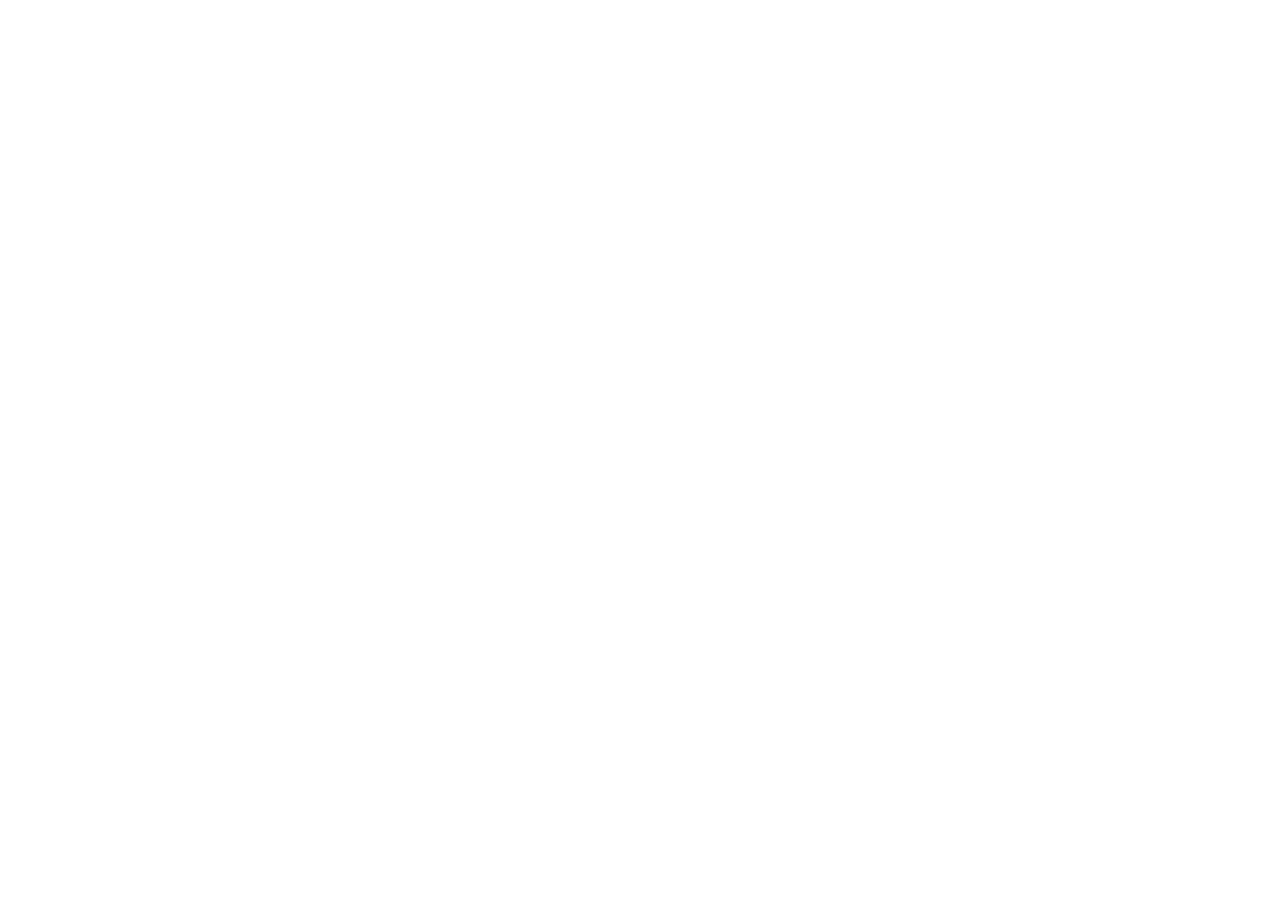
==== index.html @ d1c34b70 "Initial commit" ====
<!DOCTYPE html>
<html lang="en">
<head>
    <meta charset="UTF-8">
    <meta http-equiv="X-UA-Compatible" content="IE=edge">
    <meta name="viewport" content="width=device-width, initial-scale=1.0">
    <title>Project</title>

    <!-- STYLES -->
    <link rel="stylesheet" href="css/normalize.css">
    <link rel="stylesheet" href="css/style.css">
</head>
<body>

    <script src="js/main.js"></script>
</body>
</html>
---- css/style.css ----
/* BLOBAL */

html {
    box-sizing: border-box;
    height: 100%;
    scroll-behavior: smooth;
}

*,
*::before,
*::after {
    box-sizing: inherit;
}

body {
    display: flex;
    flex-direction: column;
    padding: 0;
    margin: 0;
    font-family: "Arial", sans-serif;
    font-size: 16px;
    line-height: 1.5;
    height: 100%;
    background-color: #fff;
    color: #222;
}

img {
    max-width: 100%;
    height: auto;
}

/* CONTAINER */

.container {
    width: 100%;
    max-width: 1200px;
    padding-left: 50px;
    padding-right: 50px;
    margin: 0 auto;
}

/* MAIN CONTENT */

.main-content {
    flex-grow: 1;
}
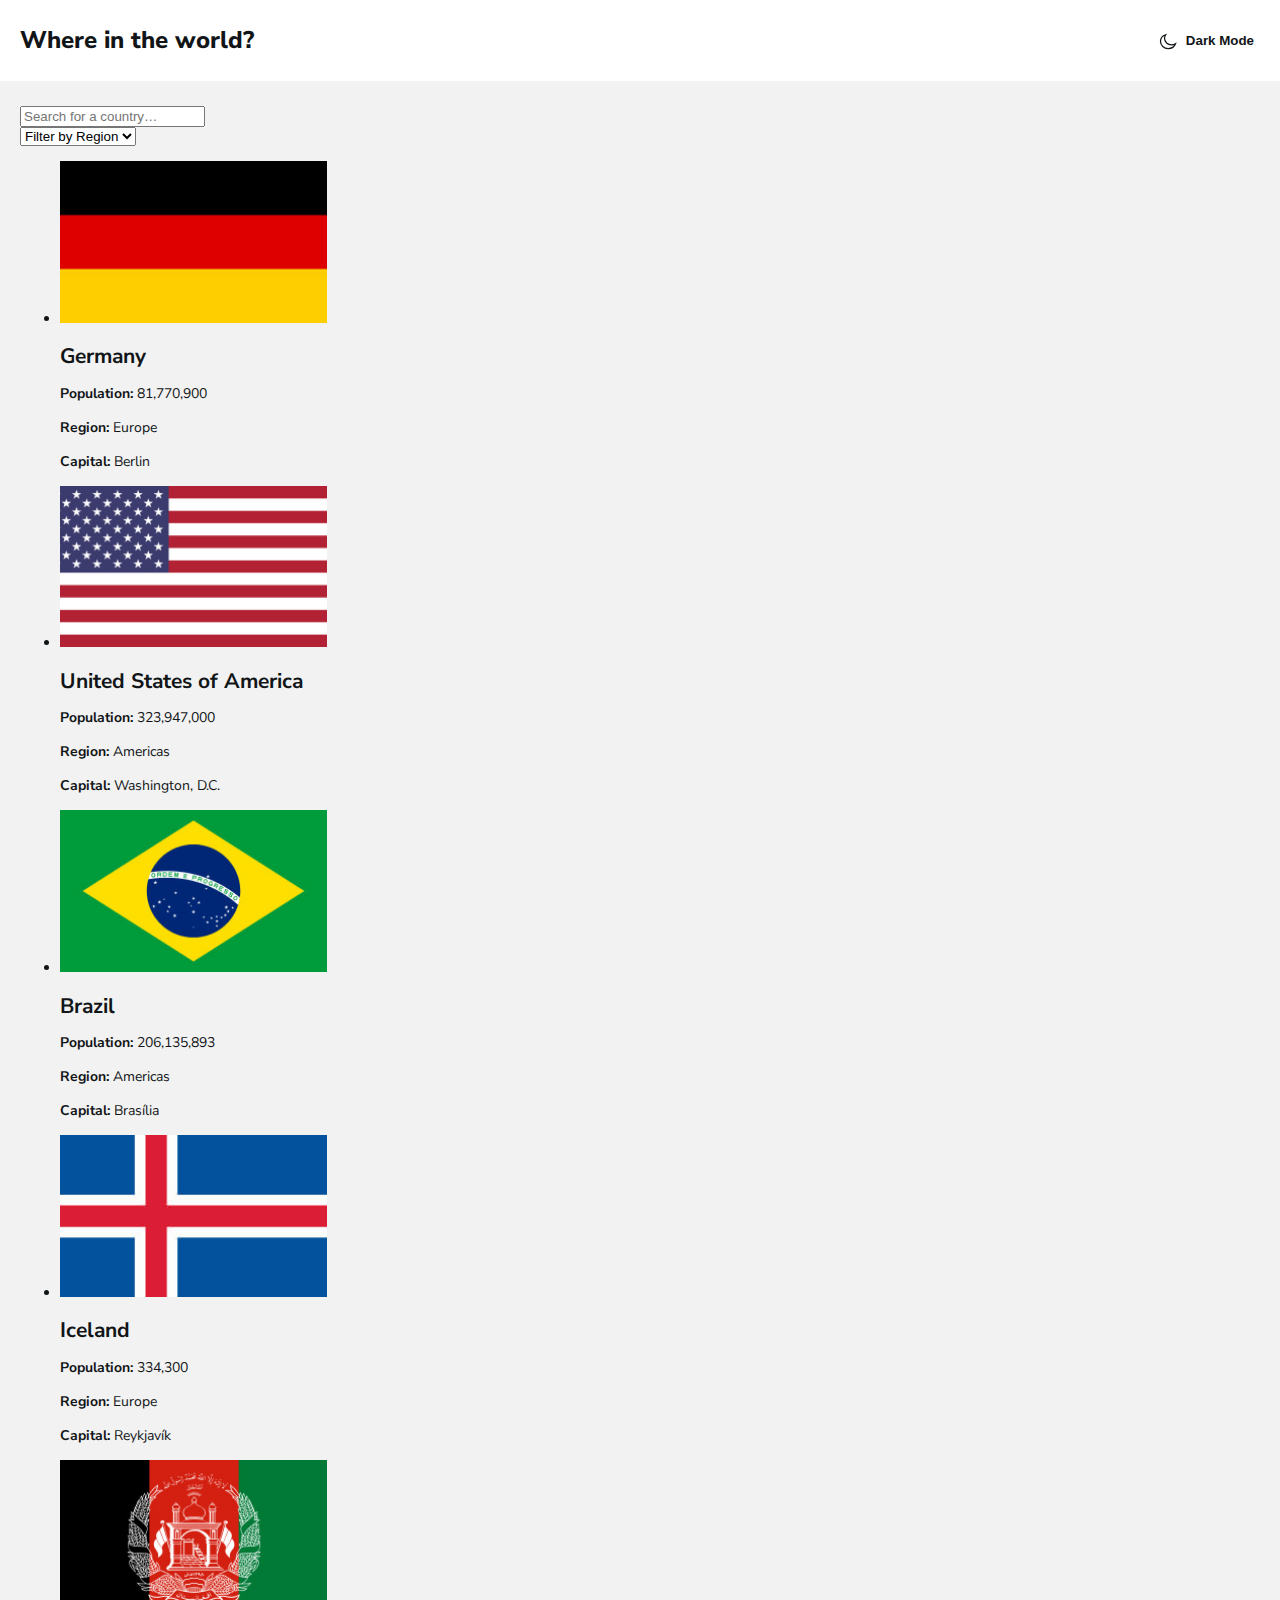
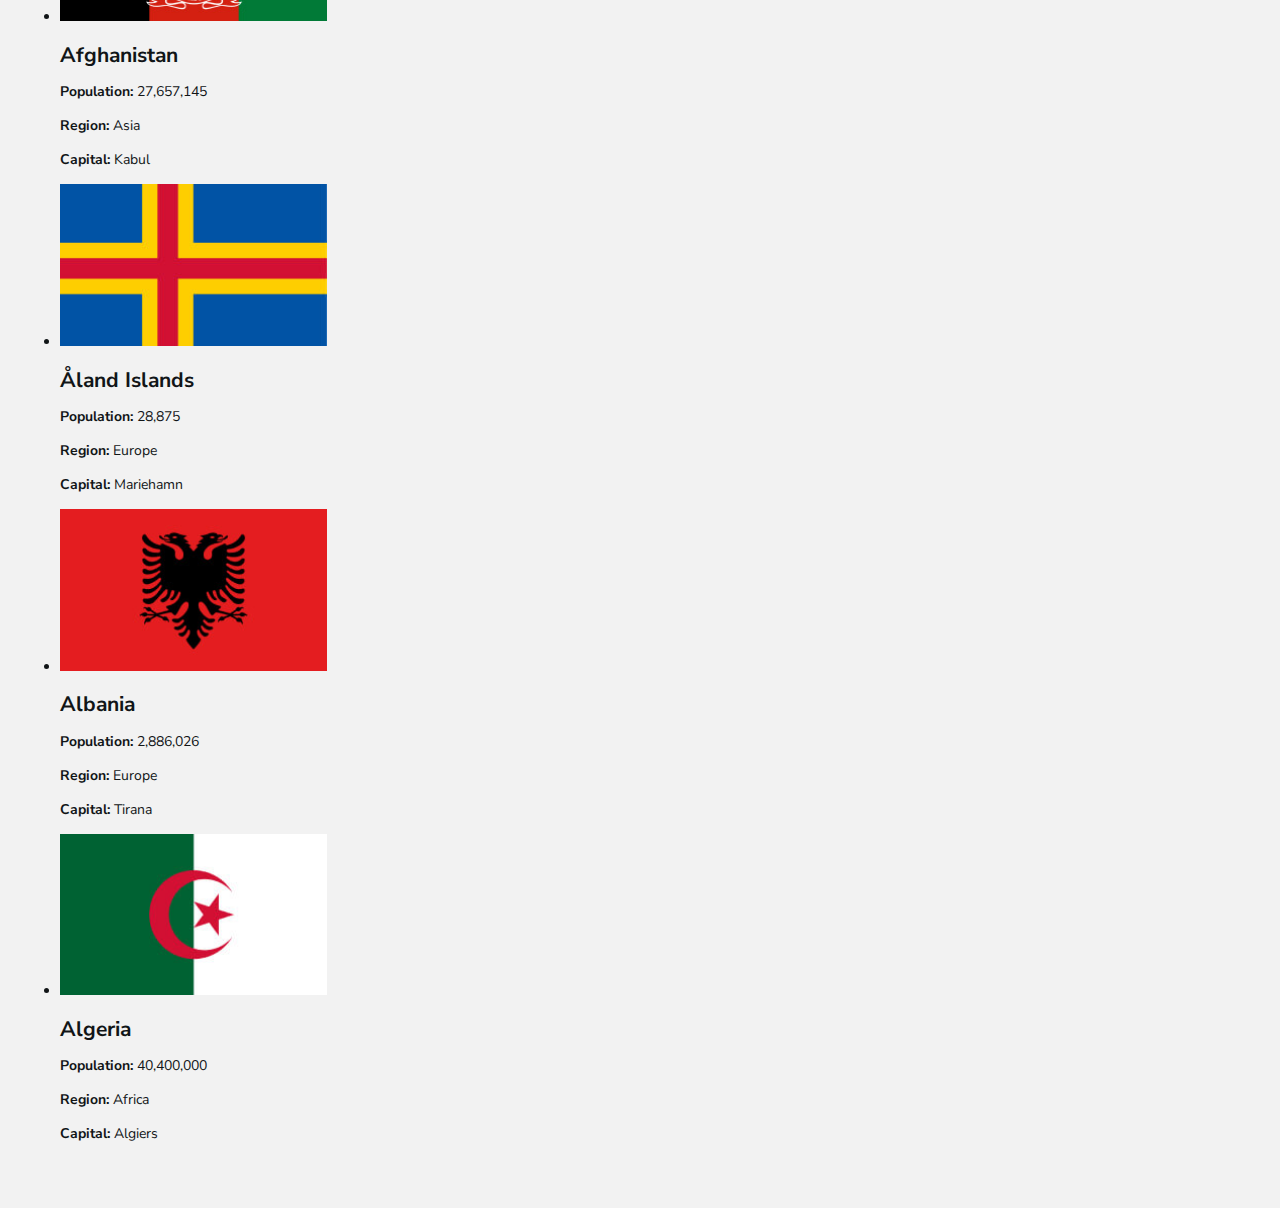
==== commit 36950344: "added and fixed site header" ====
--- a/index.html
+++ b/index.html
@@ -1,17 +1,329 @@
 <!DOCTYPE html>
 <html lang="en">
-<head>
-    <meta charset="UTF-8">
-    <meta http-equiv="X-UA-Compatible" content="IE=edge">
-    <meta name="viewport" content="width=device-width, initial-scale=1.0">
-    <title>Project</title>
+  <head>
+    <meta charset="UTF-8" />
+    <meta http-equiv="X-UA-Compatible" content="IE=edge" />
+    <meta name="viewport" content="width=device-width, initial-scale=1.0" />
+    <title>Countries</title>
+
+    <!-- GOOGLE FONTS -->
+    <link rel="preconnect" href="https://fonts.googleapis.com" />
+    <link rel="preconnect" href="https://fonts.gstatic.com" crossorigin />
+    <link
+      href="https://fonts.googleapis.com/css2?family=Nunito+Sans:wght@300;400;600;800&display=swap"
+      rel="stylesheet"
+    />
 
     <!-- STYLES -->
-    <link rel="stylesheet" href="css/normalize.css">
-    <link rel="stylesheet" href="css/style.css">
-</head>
-<body>
+    <link rel="stylesheet" href="css/normalize.css" />
+    <link rel="stylesheet" href="css/style.css" />
+  </head>
+  <body class="body">
+    <!-- SITE HEADER -->
+
+    <header class="site-header">
+      <div class="site-header-container container">
+        <a href="index.html" class="site-header-logo">Where in the world?</a>
+        <button class="button button-dark-theme-toggler">
+          <span class="button-inner">
+            <svg
+            class="button-dark-mode-toggler-icon"
+              width="20"
+              height="20"
+              viewBox="0 0 20 20"
+              xmlns="http://www.w3.org/2000/svg"
+            >
+              <path
+                fill-rule="evenodd"
+                clip-rule="evenodd"
+                d="M13.5532 13.815C9.66857 13.815 6.51929 10.9278 6.51929 7.36821C6.51929 6.0253 6.96679 4.78158 7.73143 3.75C4.69036 4.69515 2.5 7.33122 2.5 10.4381C2.5 14.3385 5.94929 17.5 10.2036 17.5C13.5929 17.5 16.4696 15.4932 17.5 12.7045C16.375 13.4048 15.0161 13.815 13.5532 13.815Z"
+                fill="white"
+                stroke="currentColor"
+                stroke-width="1.25"
+              />
+            </svg>
+            <span class="button-text">Dark Mode</span>
+          </span>
+        </button>
+      </div>
+    </header>
+
+    <main class="main-content">
+      <!-- COUNTRIES FORM SECTION -->
+
+      <section class="countries-form-section">
+        <div class="container">
+          <div class="countries-form-section-inner">
+            <form class="countries-form">
+              <div class="form-group">
+                <label class="form-label">
+                  <input
+                    type="text"
+                    class="form-input"
+                    placeholder="Search for a country…"
+                  />
+                </label>
+              </div>
+              <div class="form-group">
+                <select class="form-select" name="">
+                  <option class="form-option" value="Filter by Region">
+                    Filter by Region
+                  </option>
+                  <option class="form-option" value="Africa">Africa</option>
+                  <option class="form-option" value="America">America</option>
+                  <option class="form-option" value="Asia">Asia</option>
+                  <option class="form-option" value="Europe">Europe</option>
+                  <option class="form-option" value="Oceania">Oceania</option>
+                </select>
+              </div>
+            </form>
+          </div>
+        </div>
+      </section>
+
+      <!-- COUNTRIES SECTION -->
+
+      <section class="countries">
+        <div class="container">
+          <div class="countries-inner">
+            <ul class="countries-list">
+              <li class="countries-item">
+                <div class="countries-item-inner">
+                  <img
+                    class="country-img"
+                    src="./images/germany.jpg"
+                    alt="country flag"
+                    srcset="./images/germany.jpg 1x, ./images/germany@2x.jpg 2x"
+                    width="267"
+                    height="160"
+                  />
+                  <div class="countries-info">
+                    <h2 class="country-name">Germany</h2>
+                    <p class="country-text">
+                      <strong class="country-text-bold">Population: </strong>
+                      81,770,900
+                    </p>
+                    <p class="country-text">
+                      <strong class="country-text-bold">Region: </strong>
+                      Europe
+                    </p>
+                    <p class="country-text">
+                      <strong class="country-text-bold">Capital: </strong>
+                      Berlin
+                    </p>
+                  </div>
+                </div>
+              </li>
+              <li class="countries-item">
+                <div class="countries-item-inner">
+                  <img
+                    class="country-img"
+                    src="./images/usa.jpg"
+                    alt="country flag"
+                    srcset="./images/usa.jpg 1x, ./images/usa@2x.jpg 2x"
+                    width="267"
+                    height="160"
+                  />
+                  <div class="countries-info">
+                    <h2 class="country-name">United States of America</h2>
+                    <p class="country-text">
+                      <strong class="country-text-bold">Population: </strong>
+                      323,947,000
+                    </p>
+                    <p class="country-text">
+                      <strong class="country-text-bold">Region: </strong>
+                      Americas
+                    </p>
+                    <p class="country-text">
+                      <strong class="country-text-bold">Capital: </strong>
+                      Washington, D.C.
+                    </p>
+                  </div>
+                </div>
+              </li>
+              <li class="countries-item">
+                <div class="countries-item-inner">
+                  <img
+                    class="country-img"
+                    src="./images/brazil.jpg"
+                    alt="country flag"
+                    srcset="./images/brazil.jpg 1x, ./images/brazil@2x.jpg 2x"
+                    width="267"
+                    height="160"
+                  />
+                  <div class="countries-info">
+                    <h2 class="country-name">Brazil</h2>
+                    <p class="country-text">
+                      <strong class="country-text-bold">Population: </strong>
+                      206,135,893
+                    </p>
+                    <p class="country-text">
+                      <strong class="country-text-bold">Region: </strong>
+                      Americas
+                    </p>
+                    <p class="country-text">
+                      <strong class="country-text-bold">Capital: </strong>
+                      Brasília
+                    </p>
+                  </div>
+                </div>
+              </li>
+              <li class="countries-item">
+                <div class="countries-item-inner">
+                  <img
+                    class="country-img"
+                    src="./images/iceland.jpg"
+                    alt="country flag"
+                    srcset="
+                      ./images/iceland.jpg        1x,
+                      ./images/iceland.jpg@2x.jpg 2x
+                    "
+                    width="267"
+                    height="160"
+                  />
+                  <div class="countries-info">
+                    <h2 class="country-name">Iceland</h2>
+                    <p class="country-text">
+                      <strong class="country-text-bold">Population: </strong>
+                      334,300
+                    </p>
+                    <p class="country-text">
+                      <strong class="country-text-bold">Region: </strong>
+                      Europe
+                    </p>
+                    <p class="country-text">
+                      <strong class="country-text-bold">Capital: </strong>
+                      Reykjavík
+                    </p>
+                  </div>
+                </div>
+              </li>
+              <li class="countries-item">
+                <div class="countries-item-inner">
+                  <img
+                    class="country-img"
+                    src="./images/afganistan.jpg"
+                    alt="country flag"
+                    srcset="
+                      ./images/afganistan.jpg        1x,
+                      ./images/afganistan.jpg@2x.jpg 2x
+                    "
+                    width="267"
+                    height="160"
+                  />
+                  <div class="countries-info">
+                    <h2 class="country-name">Afghanistan</h2>
+                    <p class="country-text">
+                      <strong class="country-text-bold">Population: </strong>
+                      27,657,145
+                    </p>
+                    <p class="country-text">
+                      <strong class="country-text-bold">Region: </strong>
+                      Asia
+                    </p>
+                    <p class="country-text">
+                      <strong class="country-text-bold">Capital: </strong>
+                      Kabul
+                    </p>
+                  </div>
+                </div>
+              </li>
+              <li class="countries-item">
+                <div class="countries-item-inner">
+                  <img
+                    class="country-img"
+                    src="./images/aland-islands.jpg"
+                    alt="country flag"
+                    srcset="
+                      ./images/aland-islands.jpg        1x,
+                      ./images/aland-islands.jpg@2x.jpg 2x
+                    "
+                    width="267"
+                    height="160"
+                  />
+                  <div class="countries-info">
+                    <h2 class="country-name">Åland Islands</h2>
+                    <p class="country-text">
+                      <strong class="country-text-bold">Population: </strong>
+                      28,875
+                    </p>
+                    <p class="country-text">
+                      <strong class="country-text-bold">Region: </strong>
+                      Europe
+                    </p>
+                    <p class="country-text">
+                      <strong class="country-text-bold">Capital: </strong>
+                      Mariehamn
+                    </p>
+                  </div>
+                </div>
+              </li>
+              <li class="countries-item">
+                <div class="countries-item-inner">
+                  <img
+                    class="country-img"
+                    src="./images/albania.jpg"
+                    alt="country flag"
+                    srcset="
+                      ./images/albania.jpg        1x,
+                      ./images/albania.jpg@2x.jpg 2x
+                    "
+                    width="267"
+                    height="160"
+                  />
+                  <div class="countries-info">
+                    <h2 class="country-name">Albania</h2>
+                    <p class="country-text">
+                      <strong class="country-text-bold">Population: </strong>
+                      2,886,026
+                    </p>
+                    <p class="country-text">
+                      <strong class="country-text-bold">Region: </strong>
+                      Europe
+                    </p>
+                    <p class="country-text">
+                      <strong class="country-text-bold">Capital: </strong>
+                      Tirana
+                    </p>
+                  </div>
+                </div>
+              </li>
+              <li class="countries-item">
+                <div class="countries-item-inner">
+                  <img
+                    class="country-img"
+                    src="./images/algeria.jpg"
+                    alt="country flag"
+                    srcset="
+                      ./images/algeria.jpg        1x,
+                      ./images/algeria.jpg@2x.jpg 2x
+                    "
+                    width="267"
+                    height="160"
+                  />
+                  <div class="countries-info">
+                    <h2 class="country-name">Algeria</h2>
+                    <p class="country-text">
+                      <strong class="country-text-bold">Population: </strong>
+                      40,400,000
+                    </p>
+                    <p class="country-text">
+                      <strong class="country-text-bold">Region: </strong>
+                      Africa
+                    </p>
+                    <p class="country-text">
+                      <strong class="country-text-bold">Capital: </strong>
+                      Algiers
+                    </p>
+                  </div>
+                </div>
+              </li>
+            </ul>
+          </div>
+        </div>
+      </section>
+    </main>
 
     <script src="js/main.js"></script>
-</body>
-</html>+  </body>
+</html>
--- a/css/style.css
+++ b/css/style.css
@@ -1,47 +1,130 @@
-/* BLOBAL */
+:root {
+  --header-bg: #fff;
+  --white-bg: #fff;
+  --content-bg: #f2f2f2;
+  --text-color: #111517;
+  --placeholder-color: #848484;
+  --placeholder-bg: #fff;
+}
+
+/* DARK MODE */
+
+.dark-mode {
+  --text-color: #fff;
+  --content-bg: #202c36;
+  --placeholder-color: #fff;
+  --white-bg: #2b3844;
+}
+
+/* GLOBAL */
 
 html {
-    box-sizing: border-box;
-    height: 100%;
-    scroll-behavior: smooth;
+  box-sizing: border-box;
+  height: 100%;
+  scroll-behavior: smooth;
 }
 
 *,
 *::before,
 *::after {
-    box-sizing: inherit;
+  box-sizing: inherit;
 }
 
 body {
-    display: flex;
-    flex-direction: column;
-    padding: 0;
-    margin: 0;
-    font-family: "Arial", sans-serif;
-    font-size: 16px;
-    line-height: 1.5;
-    height: 100%;
-    background-color: #fff;
-    color: #222;
+  display: flex;
+  flex-direction: column;
+  padding: 0;
+  margin: 0;
+  font-family: "Nunito Sans", sans-serif;
+  font-size: 14px;
+  line-height: 20px;
+  height: 100%;
+  background-color: var(--white-bg);
+  color: var(--text-color);
+  transition: background-color 0.4s ease,
+              color 0.4s ease;
 }
 
 img {
-    max-width: 100%;
-    height: auto;
+  max-width: 100%;
+  height: auto;
+}
+
+button {
+  border: none;
+  background: none;
+  cursor: pointer;
 }
 
 /* CONTAINER */
 
 .container {
-    width: 100%;
-    max-width: 1200px;
-    padding-left: 50px;
-    padding-right: 50px;
-    margin: 0 auto;
+  width: 100%;
+  max-width: 1320px;
+  padding-left: 20px;
+  padding-right: 20px;
+  margin: 0 auto;
 }
 
 /* MAIN CONTENT */
 
 .main-content {
-    flex-grow: 1;
-}+  flex-grow: 1;
+  background-color: var(--content-bg);
+  padding-top: 25px;
+  padding-bottom: 50px;
+}
+
+/* HEADER */
+
+.site-header {
+  padding-top: 24px;
+  padding-bottom: 24px;
+  box-shadow: 0px 2px 4px rgba(0, 0, 0, 0.0562443);
+  white-space: nowrap;
+}
+.site-header-container {
+  display: flex;
+  align-items: center;
+  justify-content: space-between;
+}
+.site-header-logo {
+  text-decoration: none;
+  font-weight: 800;
+  font-size: 24px;
+  line-height: 33px;
+  color: var(--text-color);
+}
+
+.site-header-logo:hover {
+  opacity: 0.8;
+}
+
+.site-header-logo:active {
+  opacity: 0.6;
+}
+
+.button:hover {
+  opacity: 0.8;
+}
+
+.button:active {
+  opacity: 0.6;
+}
+
+.button-dark-theme-toggler {
+}
+.button-inner {
+  display: flex;
+  align-items: center;
+  color: var(--text-color);
+}
+.button-inner-img {
+  width: 20px;
+  height: 20px;
+}
+.button-text {
+  margin-left: 8px;
+  font-weight: 600;
+  line-height: 22px;
+}
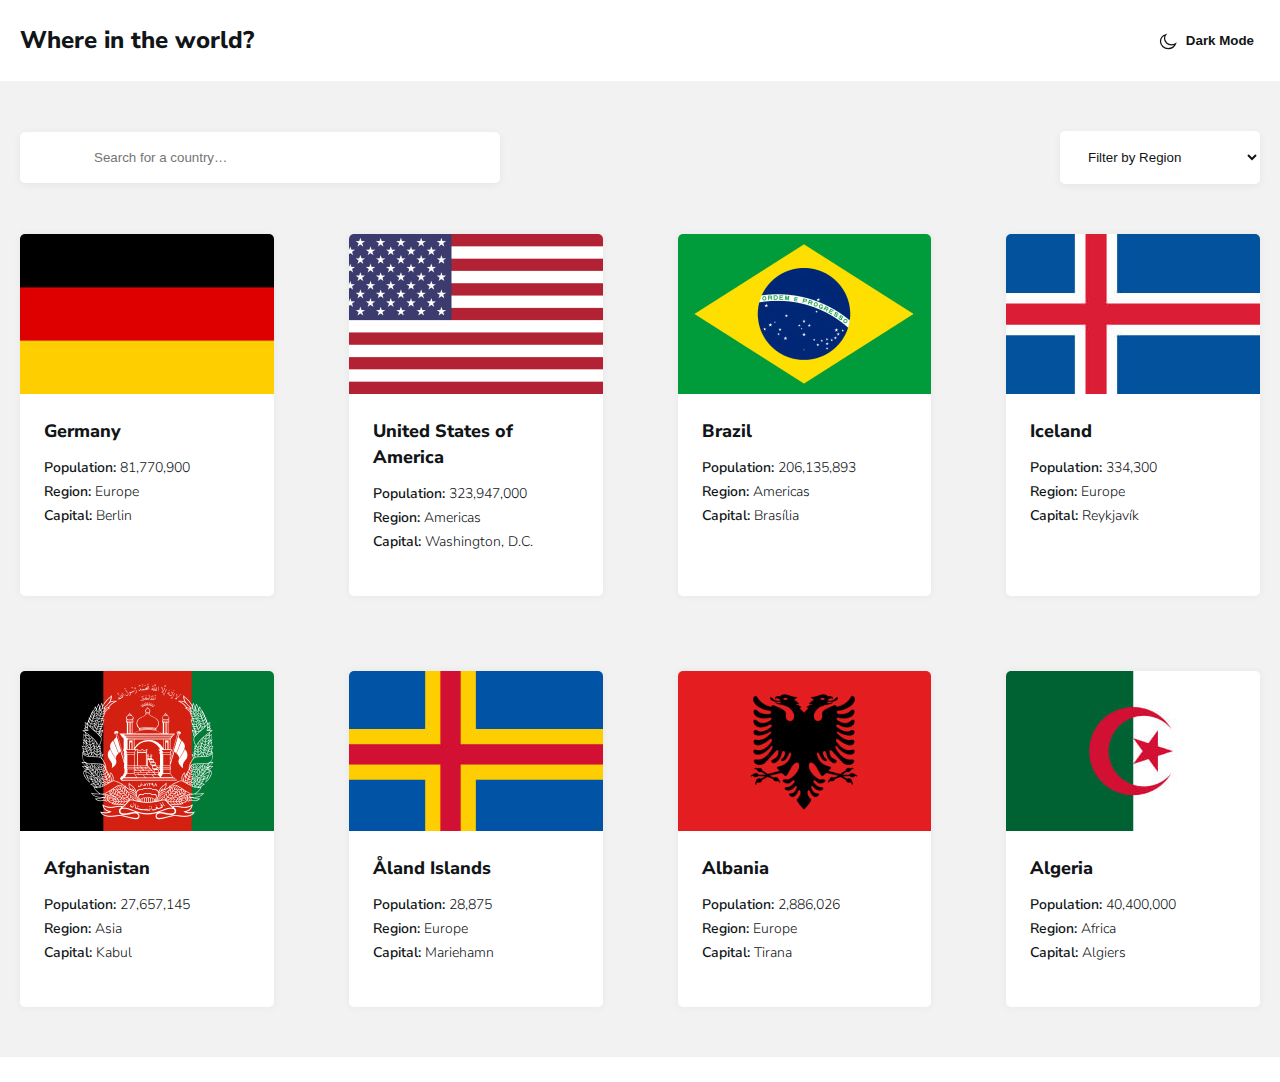
==== commit 88db7c6d: "added intro countries section" ====
--- a/index.html
+++ b/index.html
@@ -27,7 +27,7 @@
         <button class="button button-dark-theme-toggler">
           <span class="button-inner">
             <svg
-            class="button-dark-mode-toggler-icon"
+              class="button-dark-mode-toggler-icon"
               width="20"
               height="20"
               viewBox="0 0 20 20"
@@ -53,125 +53,137 @@
 
       <section class="countries-form-section">
         <div class="container">
-          <div class="countries-form-section-inner">
-            <form class="countries-form">
-              <div class="form-group">
-                <label class="form-label">
-                  <input
-                    type="text"
-                    class="form-input"
-                    placeholder="Search for a country…"
-                  />
-                </label>
-              </div>
-              <div class="form-group">
-                <select class="form-select" name="">
-                  <option class="form-option" value="Filter by Region">
-                    Filter by Region
-                  </option>
-                  <option class="form-option" value="Africa">Africa</option>
-                  <option class="form-option" value="America">America</option>
-                  <option class="form-option" value="Asia">Asia</option>
-                  <option class="form-option" value="Europe">Europe</option>
-                  <option class="form-option" value="Oceania">Oceania</option>
-                </select>
-              </div>
-            </form>
-          </div>
+          <form class="filters">
+            <input
+              class="filters-search-input"
+              name="search"
+              type="search"
+              placeholder="Search for a country…"
+            />
+
+            <select class="filters-select" name="region">
+              <option class="filters-option" selected disabled>
+                Filter by Region
+              </option>
+              <option class="filters-option" value="Africa">Africa</option>
+              <option class="filters-option" value="America">America</option>
+              <option class="filters-option" value="Asia">Asia</option>
+              <option class="filters-option" value="Europe">Europe</option>
+              <option class="filters-option" value="Oceania">Oceania</option>
+            </select>
+          </form>
         </div>
       </section>
 
-      <!-- COUNTRIES SECTION -->
-
-      <section class="countries">
+      <!-- INDEX COUNTRIES-->
+
+      <section class="index-countries">
         <div class="container">
-          <div class="countries-inner">
-            <ul class="countries-list">
-              <li class="countries-item">
-                <div class="countries-item-inner">
-                  <img
-                    class="country-img"
+          <div class="index-countries-inner">
+            <ul class="index-countries-list">
+              <li class="index-countries-item">
+                <div class="index-country">
+                  <img
+                    class="index-country-flag"
                     src="./images/germany.jpg"
                     alt="country flag"
                     srcset="./images/germany.jpg 1x, ./images/germany@2x.jpg 2x"
                     width="267"
                     height="160"
                   />
-                  <div class="countries-info">
-                    <h2 class="country-name">Germany</h2>
-                    <p class="country-text">
-                      <strong class="country-text-bold">Population: </strong>
+                  <div class="index-country-info">
+                    <h2 class="index-country-name">
+                      <a href="country.html" class="index-country-link">
+                        Germany
+                      </a>
+                    </h2>
+                    <p class="index-country-text">
+                      <strong class="index-country-text-bold"
+                        >Population:
+                      </strong>
                       81,770,900
                     </p>
-                    <p class="country-text">
-                      <strong class="country-text-bold">Region: </strong>
+                    <p class="index-country-text">
+                      <strong class="index-country-text-bold">Region: </strong>
                       Europe
                     </p>
-                    <p class="country-text">
-                      <strong class="country-text-bold">Capital: </strong>
+                    <p class="index-country-text">
+                      <strong class="index-country-text-bold">Capital: </strong>
                       Berlin
                     </p>
                   </div>
                 </div>
               </li>
-              <li class="countries-item">
-                <div class="countries-item-inner">
-                  <img
-                    class="country-img"
+              <li class="index-countries-item">
+                <div class="index-country">
+                  <img
+                    class="index-country-flag"
                     src="./images/usa.jpg"
                     alt="country flag"
                     srcset="./images/usa.jpg 1x, ./images/usa@2x.jpg 2x"
                     width="267"
                     height="160"
                   />
-                  <div class="countries-info">
-                    <h2 class="country-name">United States of America</h2>
-                    <p class="country-text">
-                      <strong class="country-text-bold">Population: </strong>
+                  <div class="index-country-info">
+                    <h2 class="index-country-name">
+                      <a href="country.html" class="index-country-link">
+                        United States of America
+                      </a>
+                    </h2>
+                    <p class="index-country-text">
+                      <strong class="index-country-text-bold"
+                        >Population:
+                      </strong>
                       323,947,000
                     </p>
-                    <p class="country-text">
-                      <strong class="country-text-bold">Region: </strong>
+                    <p class="index-country-text">
+                      <strong class="index-country-text-bold">Region: </strong>
                       Americas
                     </p>
-                    <p class="country-text">
-                      <strong class="country-text-bold">Capital: </strong>
+                    <p class="index-country-text">
+                      <strong class="index-country-text-bold">Capital: </strong>
                       Washington, D.C.
                     </p>
                   </div>
                 </div>
               </li>
-              <li class="countries-item">
-                <div class="countries-item-inner">
-                  <img
-                    class="country-img"
+              <li class="index-countries-item">
+                <div class="index-country">
+                  <img
+                    class="index-country-flag"
                     src="./images/brazil.jpg"
                     alt="country flag"
                     srcset="./images/brazil.jpg 1x, ./images/brazil@2x.jpg 2x"
                     width="267"
                     height="160"
                   />
-                  <div class="countries-info">
-                    <h2 class="country-name">Brazil</h2>
-                    <p class="country-text">
-                      <strong class="country-text-bold">Population: </strong>
+                  <div class="index-country-info">
+                    <h2 class="index-country-name">
+                      <a href="country.html" class="index-country-link">
+                        Brazil
+                      </a>
+                    </h2>
+                    <p class="index-country-text">
+                      <strong class="index-country-text-bold"
+                        >Population:
+                      </strong>
                       206,135,893
                     </p>
-                    <p class="country-text">
-                      <strong class="country-text-bold">Region: </strong>
+                    <p class="index-country-text">
+                      <strong class="index-country-text-bold">Region: </strong>
                       Americas
                     </p>
-                    <p class="country-text">
-                      <strong class="country-text-bold">Capital: </strong>
+                    <p class="index-country-text">
+                      <strong class="index-country-text-bold">Capital: </strong>
                       Brasília
                     </p>
                   </div>
                 </div>
               </li>
-              <li class="countries-item">
-                <div class="countries-item-inner">
-                  <img
-                    class="country-img"
+              <li class="index-countries-item">
+                <div class="index-country">
+                  <img
+                    class="index-country-flag"
                     src="./images/iceland.jpg"
                     alt="country flag"
                     srcset="
@@ -181,27 +193,33 @@
                     width="267"
                     height="160"
                   />
-                  <div class="countries-info">
-                    <h2 class="country-name">Iceland</h2>
-                    <p class="country-text">
-                      <strong class="country-text-bold">Population: </strong>
+                  <div class="index-country-info">
+                    <h2 class="index-country-name">
+                      <a href="country.html" class="index-country-link">
+                        Iceland
+                      </a>
+                    </h2>
+                    <p class="index-country-text">
+                      <strong class="index-country-text-bold"
+                        >Population:
+                      </strong>
                       334,300
                     </p>
-                    <p class="country-text">
-                      <strong class="country-text-bold">Region: </strong>
+                    <p class="index-country-text">
+                      <strong class="index-country-text-bold">Region: </strong>
                       Europe
                     </p>
-                    <p class="country-text">
-                      <strong class="country-text-bold">Capital: </strong>
+                    <p class="index-country-text">
+                      <strong class="index-country-text-bold">Capital: </strong>
                       Reykjavík
                     </p>
                   </div>
                 </div>
               </li>
-              <li class="countries-item">
-                <div class="countries-item-inner">
-                  <img
-                    class="country-img"
+              <li class="index-countries-item">
+                <div class="index-country">
+                  <img
+                    class="index-country-flag"
                     src="./images/afganistan.jpg"
                     alt="country flag"
                     srcset="
@@ -211,27 +229,33 @@
                     width="267"
                     height="160"
                   />
-                  <div class="countries-info">
-                    <h2 class="country-name">Afghanistan</h2>
-                    <p class="country-text">
-                      <strong class="country-text-bold">Population: </strong>
+                  <div class="index-country-info">
+                    <h2 class="index-country-name">
+                      <a href="country.html" class="index-country-link">
+                        Afghanistan
+                      </a>
+                    </h2>
+                    <p class="index-country-text">
+                      <strong class="index-country-text-bold"
+                        >Population:
+                      </strong>
                       27,657,145
                     </p>
-                    <p class="country-text">
-                      <strong class="country-text-bold">Region: </strong>
+                    <p class="index-country-text">
+                      <strong class="index-country-text-bold">Region: </strong>
                       Asia
                     </p>
-                    <p class="country-text">
-                      <strong class="country-text-bold">Capital: </strong>
+                    <p class="index-country-text">
+                      <strong class="index-country-text-bold">Capital: </strong>
                       Kabul
                     </p>
                   </div>
                 </div>
               </li>
-              <li class="countries-item">
-                <div class="countries-item-inner">
-                  <img
-                    class="country-img"
+              <li class="index-countries-item">
+                <div class="index-country">
+                  <img
+                    class="index-country-flag"
                     src="./images/aland-islands.jpg"
                     alt="country flag"
                     srcset="
@@ -241,27 +265,33 @@
                     width="267"
                     height="160"
                   />
-                  <div class="countries-info">
-                    <h2 class="country-name">Åland Islands</h2>
-                    <p class="country-text">
-                      <strong class="country-text-bold">Population: </strong>
+                  <div class="index-country-info">
+                    <h2 class="index-country-name">
+                      <a href="country.html" class="index-country-link">
+                        Åland Islands
+                      </a>
+                    </h2>
+                    <p class="index-country-text">
+                      <strong class="index-country-text-bold"
+                        >Population:
+                      </strong>
                       28,875
                     </p>
-                    <p class="country-text">
-                      <strong class="country-text-bold">Region: </strong>
+                    <p class="index-country-text">
+                      <strong class="index-country-text-bold">Region: </strong>
                       Europe
                     </p>
-                    <p class="country-text">
-                      <strong class="country-text-bold">Capital: </strong>
+                    <p class="index-country-text">
+                      <strong class="index-country-text-bold">Capital: </strong>
                       Mariehamn
                     </p>
                   </div>
                 </div>
               </li>
-              <li class="countries-item">
-                <div class="countries-item-inner">
-                  <img
-                    class="country-img"
+              <li class="index-countries-item">
+                <div class="index-country">
+                  <img
+                    class="index-country-flag"
                     src="./images/albania.jpg"
                     alt="country flag"
                     srcset="
@@ -271,27 +301,33 @@
                     width="267"
                     height="160"
                   />
-                  <div class="countries-info">
-                    <h2 class="country-name">Albania</h2>
-                    <p class="country-text">
-                      <strong class="country-text-bold">Population: </strong>
+                  <div class="index-country-info">
+                    <h2 class="index-country-name">
+                      <a href="country.html" class="index-country-link">
+                        Albania
+                      </a>
+                    </h2>
+                    <p class="index-country-text">
+                      <strong class="index-country-text-bold"
+                        >Population:
+                      </strong>
                       2,886,026
                     </p>
-                    <p class="country-text">
-                      <strong class="country-text-bold">Region: </strong>
+                    <p class="index-country-text">
+                      <strong class="index-country-text-bold">Region: </strong>
                       Europe
                     </p>
-                    <p class="country-text">
-                      <strong class="country-text-bold">Capital: </strong>
+                    <p class="index-country-text">
+                      <strong class="index-country-text-bold">Capital: </strong>
                       Tirana
                     </p>
                   </div>
                 </div>
               </li>
-              <li class="countries-item">
-                <div class="countries-item-inner">
-                  <img
-                    class="country-img"
+              <li class="index-countries-item">
+                <div class="index-country">
+                  <img
+                    class="index-country-flag"
                     src="./images/algeria.jpg"
                     alt="country flag"
                     srcset="
@@ -301,18 +337,24 @@
                     width="267"
                     height="160"
                   />
-                  <div class="countries-info">
-                    <h2 class="country-name">Algeria</h2>
-                    <p class="country-text">
-                      <strong class="country-text-bold">Population: </strong>
+                  <div class="index-country-info">
+                    <h2 class="index-country-name">
+                      <a href="country.html" class="index-country-link">
+                        Algeria
+                      </a>
+                    </h2>
+                    <p class="index-country-text">
+                      <strong class="index-country-text-bold"
+                        >Population:
+                      </strong>
                       40,400,000
                     </p>
-                    <p class="country-text">
-                      <strong class="country-text-bold">Region: </strong>
+                    <p class="index-country-text">
+                      <strong class="index-country-text-bold">Region: </strong>
                       Africa
                     </p>
-                    <p class="country-text">
-                      <strong class="country-text-bold">Capital: </strong>
+                    <p class="index-country-text">
+                      <strong class="index-country-text-bold">Capital: </strong>
                       Algiers
                     </p>
                   </div>
--- a/css/style.css
+++ b/css/style.css
@@ -41,8 +41,7 @@
   height: 100%;
   background-color: var(--white-bg);
   color: var(--text-color);
-  transition: background-color 0.4s ease,
-              color 0.4s ease;
+  transition: background-color 0.4s ease, color 0.4s ease;
 }
 
 img {
@@ -128,3 +127,107 @@
   font-weight: 600;
   line-height: 22px;
 }
+
+/* FILTERS */
+
+.countries-form-section {
+  padding-top: 25px;
+  padding-bottom: 25px;
+}
+.filters {
+  display: flex;
+  align-items: center;
+  justify-content: space-between;
+}
+.filters-search-input {
+  min-width: 480px;
+  box-shadow: 0px 2px 9px rgba(0, 0, 0, 0.0532439);
+  border: none;
+  border-radius: 5px;
+  padding: 18px 74px;
+  background-color: var(--white-bg);
+  color: var(--text-color);
+}
+.filters-select {
+  min-width: 200px;
+  padding: 18px 24px;
+  border: 0;
+  border-radius: 5px;
+  box-shadow: 0px 2px 9px rgba(0, 0, 0, 0.0532439);
+  background-color: var(--white-bg);
+  color: var(--text-color);
+}
+
+/* INDEX COUNTRIES */
+
+.index-countries {
+  padding-top: 25px;
+}
+.index-countries-inner {
+}
+.index-countries-list {
+  display: flex;
+  flex-wrap: wrap;
+  padding: 0;
+  margin: 0;
+  list-style-type: none;
+  margin-left: -75px;
+  margin-bottom: -75px;
+}
+.index-countries-item {
+  width: calc(25% - 75px);
+  margin-left: 75px;
+  margin-bottom: 75px;
+  display: flex;
+  flex-direction: column;
+}
+.index-country {
+  background-color: var(--white-bg);
+  box-shadow: 0px 0px 7px 2px rgba(0, 0, 0, 0.0294384);
+  border-radius: 5px;
+  flex-grow: 1;
+  display: flex;
+  flex-direction: column;
+}
+.index-country-flag {
+  width: 267px;
+  height: 160px;
+  margin-bottom: 24px;
+  border-top-right-radius: 5px;
+  border-top-left-radius: 5px;
+  object-fit: cover;
+}
+.index-country-info {
+  padding-left: 24px;
+  padding-right: 24px;
+  padding-bottom: 46px;
+  color: var(--text-color);
+  flex-grow: 1;
+}
+.index-country-name {
+  font-weight: 800;
+  font-size: 18px;
+  line-height: 26px;
+  margin: 0;
+  margin-bottom: 16px;
+}
+
+.index-country-link{
+  color: var(--text-color);
+  text-decoration: none;
+}
+
+.index-country-text {
+  font-weight: 300;
+  line-height: 16px;
+  margin: 0;
+  padding: 0;
+}
+
+.index-country-text:not(:last-child) {
+  margin-bottom: 8px;
+}
+
+.index-country-text-bold {
+  font-weight: 600;
+}
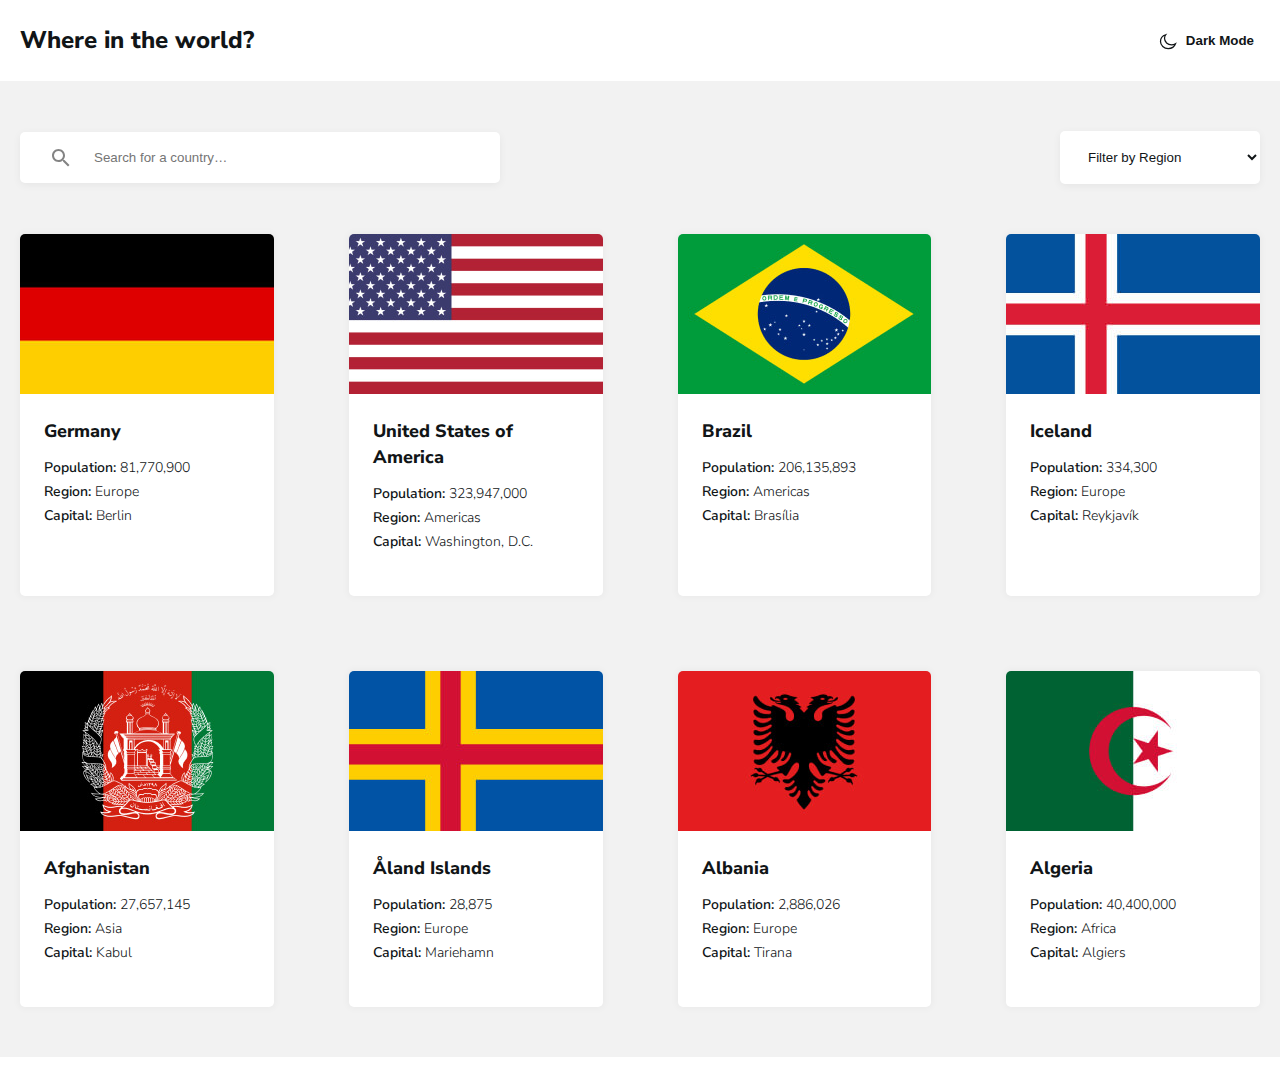
==== commit 8137a96e: "added search icon" ====
--- a/index.html
+++ b/index.html
@@ -54,12 +54,32 @@
       <section class="countries-form-section">
         <div class="container">
           <form class="filters">
-            <input
-              class="filters-search-input"
-              name="search"
-              type="search"
-              placeholder="Search for a country…"
-            />
+            <div class="filters-search-wrapper">
+              <svg
+                class="filter-search-icon"
+                width="18"
+                height="18"
+                viewBox="0 0 18 18"
+                xmlns="http://www.w3.org/2000/svg"
+              >
+                <g id="search">
+                  <path
+                    id="icon-search-black"
+                    fill-rule="evenodd"
+                    clip-rule="evenodd"
+                    d="M12.5 11H11.7L11.4 10.7C12.4 9.6 13 8.1 13 6.5C13 2.9 10.1 0 6.5 0C2.9 0 0 2.9 0 6.5C0 10.1 2.9 13 6.5 13C8.1 13 9.6 12.4 10.7 11.4L11 11.7V12.5L16 17.5L17.5 16L12.5 11ZM6.5 11C4 11 2 9 2 6.5C2 4 4 2 6.5 2C9 2 11 4 11 6.5C11 9 9 11 6.5 11Z"
+                    fill="currentColor"
+                  />
+                </g>
+              </svg>
+
+              <input
+                class="filters-search-input"
+                name="search"
+                type="search"
+                placeholder="Search for a country…"
+              />
+            </div>
 
             <select class="filters-select" name="region">
               <option class="filters-option" selected disabled>
--- a/css/style.css
+++ b/css/style.css
@@ -139,6 +139,20 @@
   align-items: center;
   justify-content: space-between;
 }
+
+.filters-search-wrapper {
+  position: relative;
+}
+
+.filter-search-icon {
+  position: absolute;
+  left: 32px;
+  top: 50%;
+  transform: translateY(-50%);
+  pointer-events: none;
+  color: var(--placeholder-color);
+}
+
 .filters-search-input {
   min-width: 480px;
   box-shadow: 0px 2px 9px rgba(0, 0, 0, 0.0532439);
@@ -212,7 +226,7 @@
   margin-bottom: 16px;
 }
 
-.index-country-link{
+.index-country-link {
   color: var(--text-color);
   text-decoration: none;
 }
@@ -231,3 +245,100 @@
 .index-country-text-bold {
   font-weight: 600;
 }
+
+/* COUNTRY PAGE */
+
+.to-back-content {
+  padding-top: 55px;
+  padding-bottom: 40px;
+}
+.to-back-content-link {
+  display: flex;
+  align-items: center;
+  font-weight: 300;
+  line-height: 20px;
+  color: var(--text-color);
+  text-decoration: none;
+  width: 136px;
+}
+
+.to-back-content-link svg {
+  margin-right: 10px;
+}
+
+.to-back-content-link:hover {
+  opacity: 0.8;
+}
+
+.to-back-content-link:active {
+  opacity: 0.6;
+}
+
+/* COUNTRY CONTENT */
+
+.country-content {
+  padding-top: 40px;
+  padding-bottom: 40px;
+}
+.country-content-inner {
+  display: flex;
+  align-items: center;
+}
+.country-img {
+  margin-right: 120px;
+  width: 560px;
+  height: 400px;
+  border-radius: 10px;
+}
+.country-typography {
+  width: 600px;
+  color: var(--text-color);
+}
+.country-name {
+  margin: 0;
+  margin-bottom: 23px;
+  font-weight: 800;
+  font-size: 32px;
+  line-height: 44px;
+}
+.country-info {
+  display: flex;
+  align-items: flex-start;
+  margin-bottom: 70px;
+}
+.country-info-left {
+  margin-right: 140px;
+}
+.country-text {
+  font-weight: 300;
+  font-size: 16px;
+  line-height: 32px;
+  padding: 0;
+  margin: 0;
+  margin-bottom: 8px;
+}
+.country-text-bold {
+  font-weight: 600;
+}
+.country-info-right {
+}
+.country-info-bottom {
+}
+
+.country-border {
+  margin-right: 15px;
+}
+
+.country-text-bordered {
+  font-weight: 300;
+  line-height: 19px;
+  background-color: var(--content-bg);
+  box-shadow: 0px 0px 4px 1px rgba(0, 0, 0, 0.104931);
+  border-radius: 2px;
+  border: 1px solid #979797;
+  padding: 5px 27px;
+}
+
+.country-text-bordered:not(:last-child) {
+  margin-right: 10px;
+}
